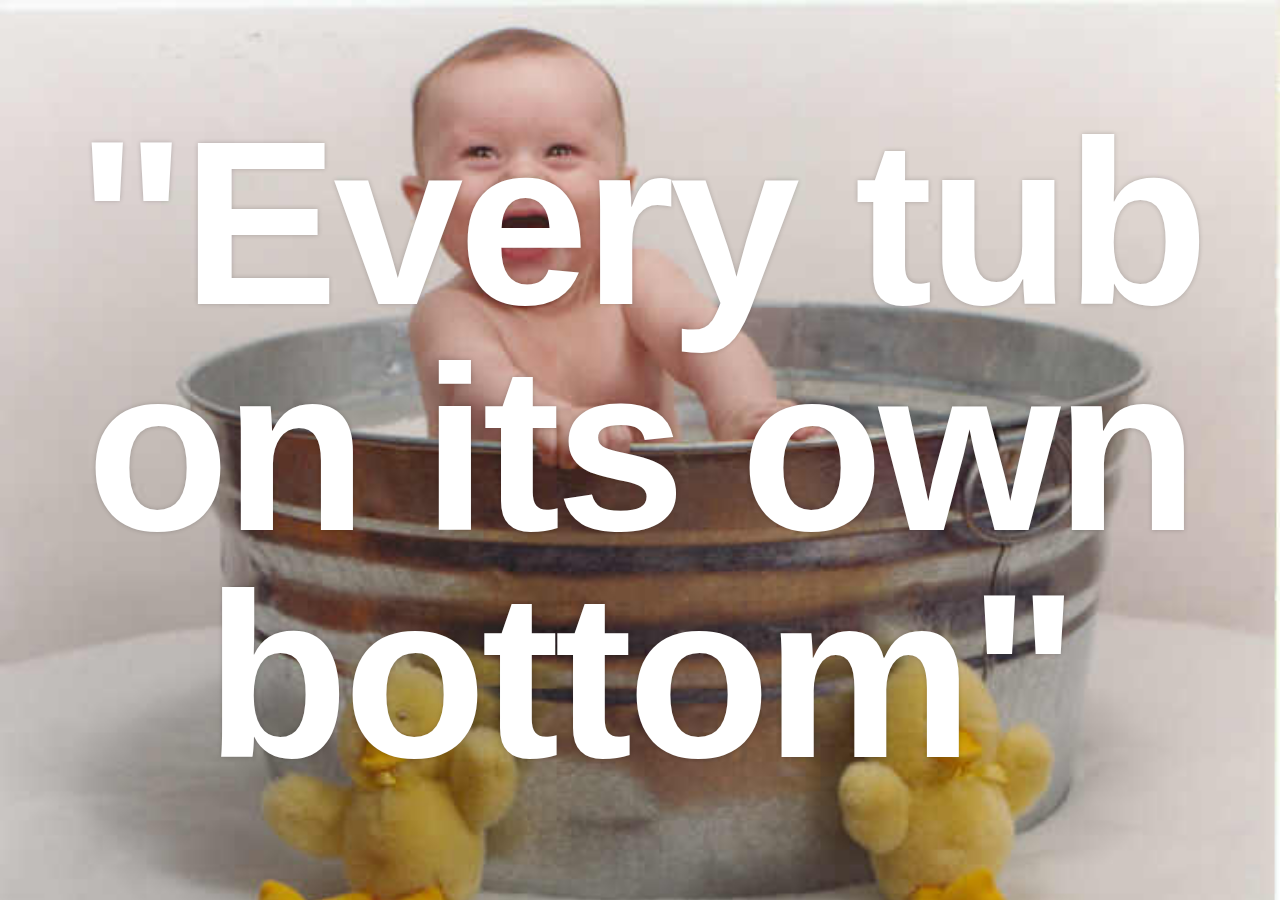
==== c4l14/index.html @ 11829512 "adding code4lib slides" ====
<!DOCTYPE html><html><head><title>Code4Lib Lightning Talk</title><meta charset='utf-8'><meta name="viewport" content="width=device-width, initial-scale=1.0, maximum-scale=1.0, user-scalable=0" /><link href='../css/big.css' rel='stylesheet' type='text/css' /><script src='../js/big.js'></script></head>
<body>
<div class="center"><img src="images/baby_noah.jpg"/>"Every tub on its own bottom"</div>
<div>This is why we can't have nice things.</div>
<div class="center">unless...</div>
<div><img src="images/arcadia.png"/>We get grant funded!</div>
<div><img src="images/osc.png"/>Harvard&nbsp;Library&nbsp;Lab
osc.hul.harvard.edu/ liblab </div>
<div>Lots of neat projects that librarians actually want!</div>
<div><img src="images/inscriptio.png"/></div>
<div><ul><li>Do We Own this?</li><li>inscriptio (carrel reservations)</li><li>Class Request Tool</li><li>Link-o-matic</li><li>Course Reserves Unleashed!</li><li>PDS Mobile Web API</li></ul></div>
<div class="center">...some of it even in github!</div>
<div >github/ harvard-library<br/>
github/ cgoines/ doweown</div>

<div>Bobbi Fox<br/>Library Technology Services, Harvard University<br/>bobbi_fox@harvard.edu<br/>@bobbi_fox_SMR</div>
<div><em>h/t</em> John Fink for publicizing Big, and @tmcw for writing it.</div>
</body>
</html>
---- css/big.css ----
@CHARSET "UTF-8";
/* from http://www.macwright.org/big/ */
body {
  font-family: 'Helvetica';
  letter-spacing:-5px;
  background:#000;
  background-size:100%;
  color:#fff;
  margin:0;
  padding:0;
  font-weight:bold;
}

h1, h2, h3, p {
  margin:0;
}

em, a {
  font-style:normal;
  color:#8dbd0c;
}

a {
  background: #34d0e7;
  color:#000;
  text-decoration:none;
}

img {
  width:100%;
}

div {
  cursor:pointer;
  cursor:hand;
  position:absolute;
  top:0px;
  left:0px;
  padding:75px;
  line-height:97%;
}

div.center {
  text-align:center;
}

div.imageText {
  text-shadow:0px 0px 5px rgba(0,0,0,0.2);
}
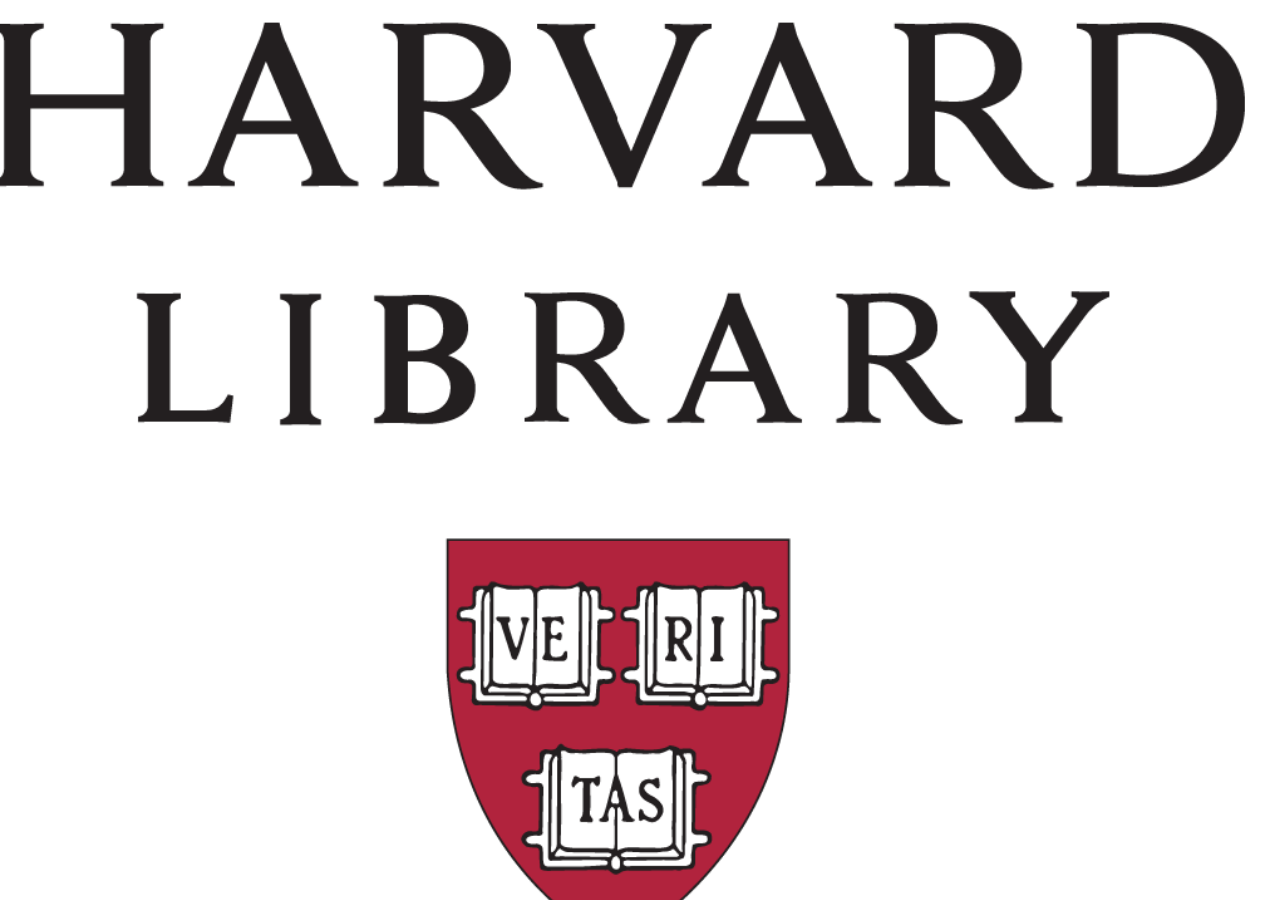
==== commit 360b31cd: "added title slide" ====
--- a/c4l14/index.html
+++ b/c4l14/index.html
@@ -1,5 +1,6 @@
 <!DOCTYPE html><html><head><title>Code4Lib Lightning Talk</title><meta charset='utf-8'><meta name="viewport" content="width=device-width, initial-scale=1.0, maximum-scale=1.0, user-scalable=0" /><link href='../css/big.css' rel='stylesheet' type='text/css' /><script src='../js/big.js'></script></head>
 <body>
+<div class="center"><img src="images/hl.png" alt="Harvard library"/></div>
 <div class="center"><img src="images/baby_noah.jpg"/>"Every tub on its own bottom"</div>
 <div>This is why we can't have nice things.</div>
 <div class="center">unless...</div>
